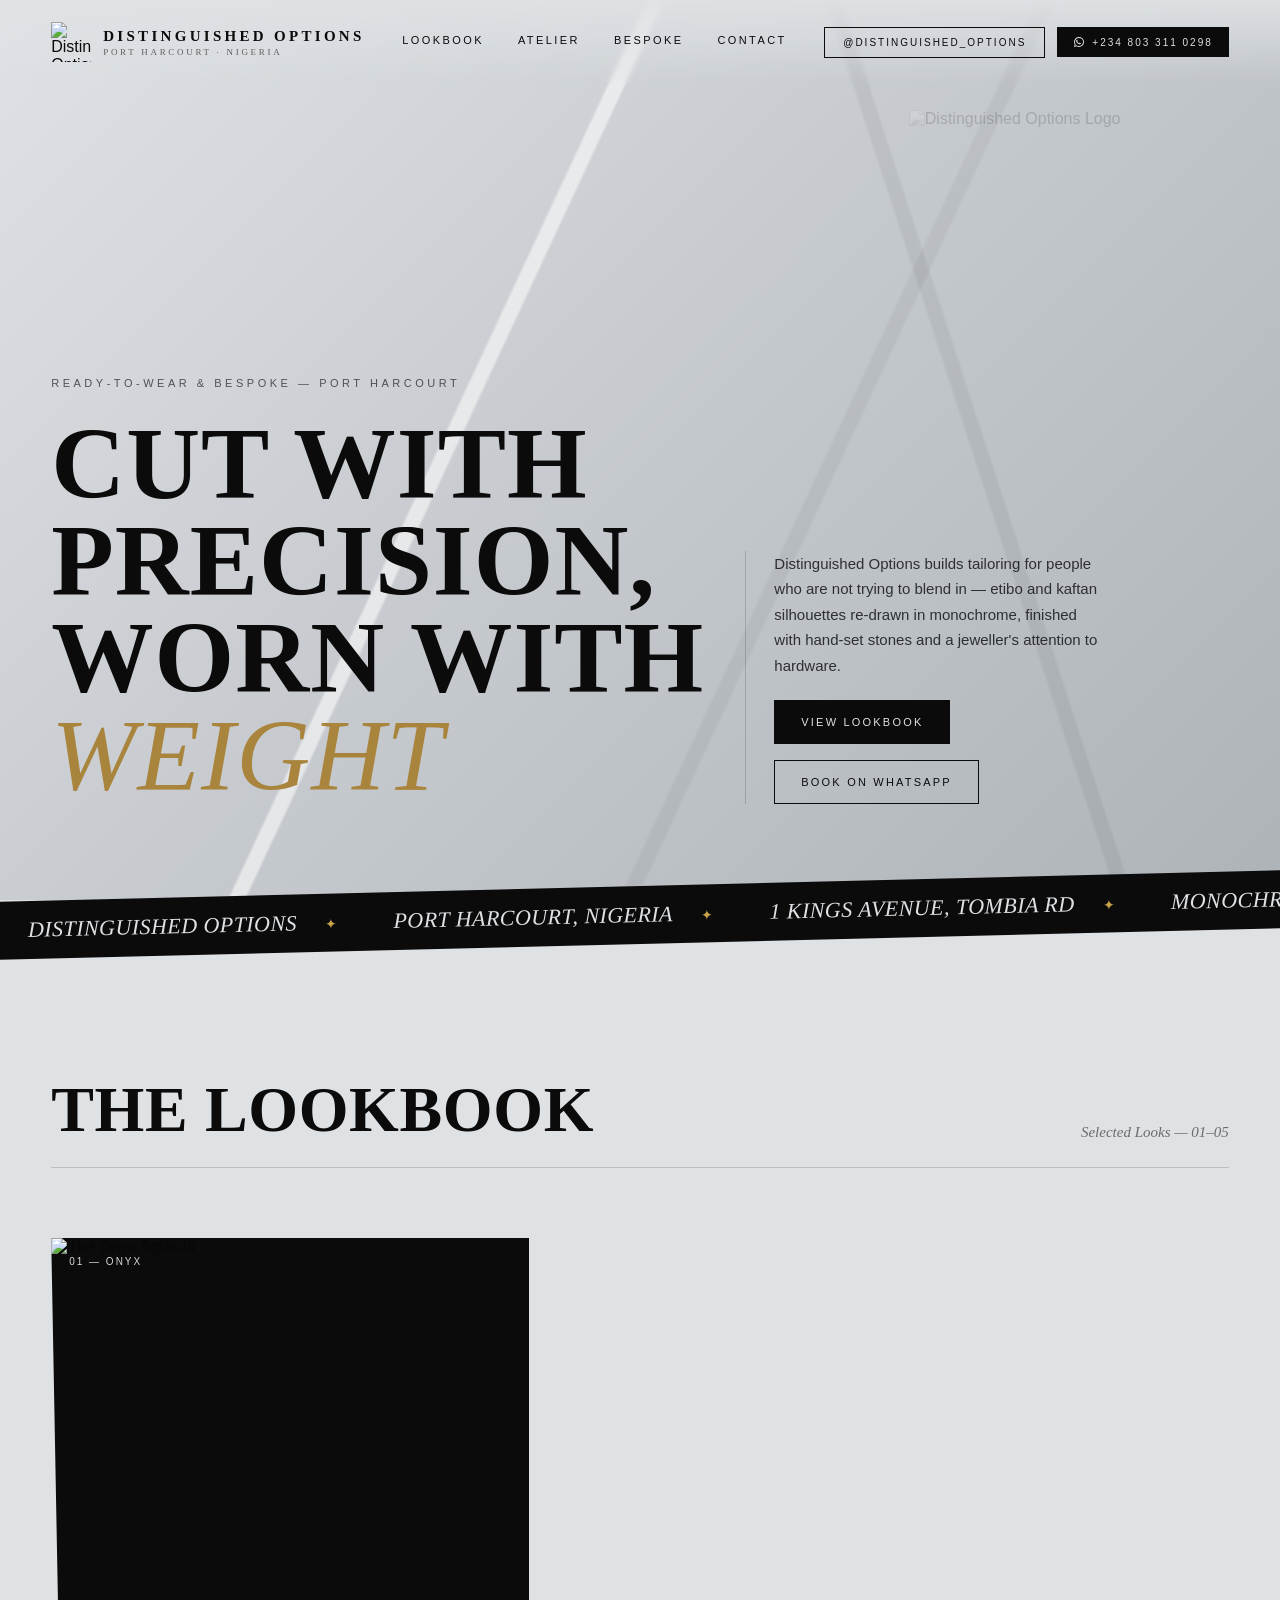
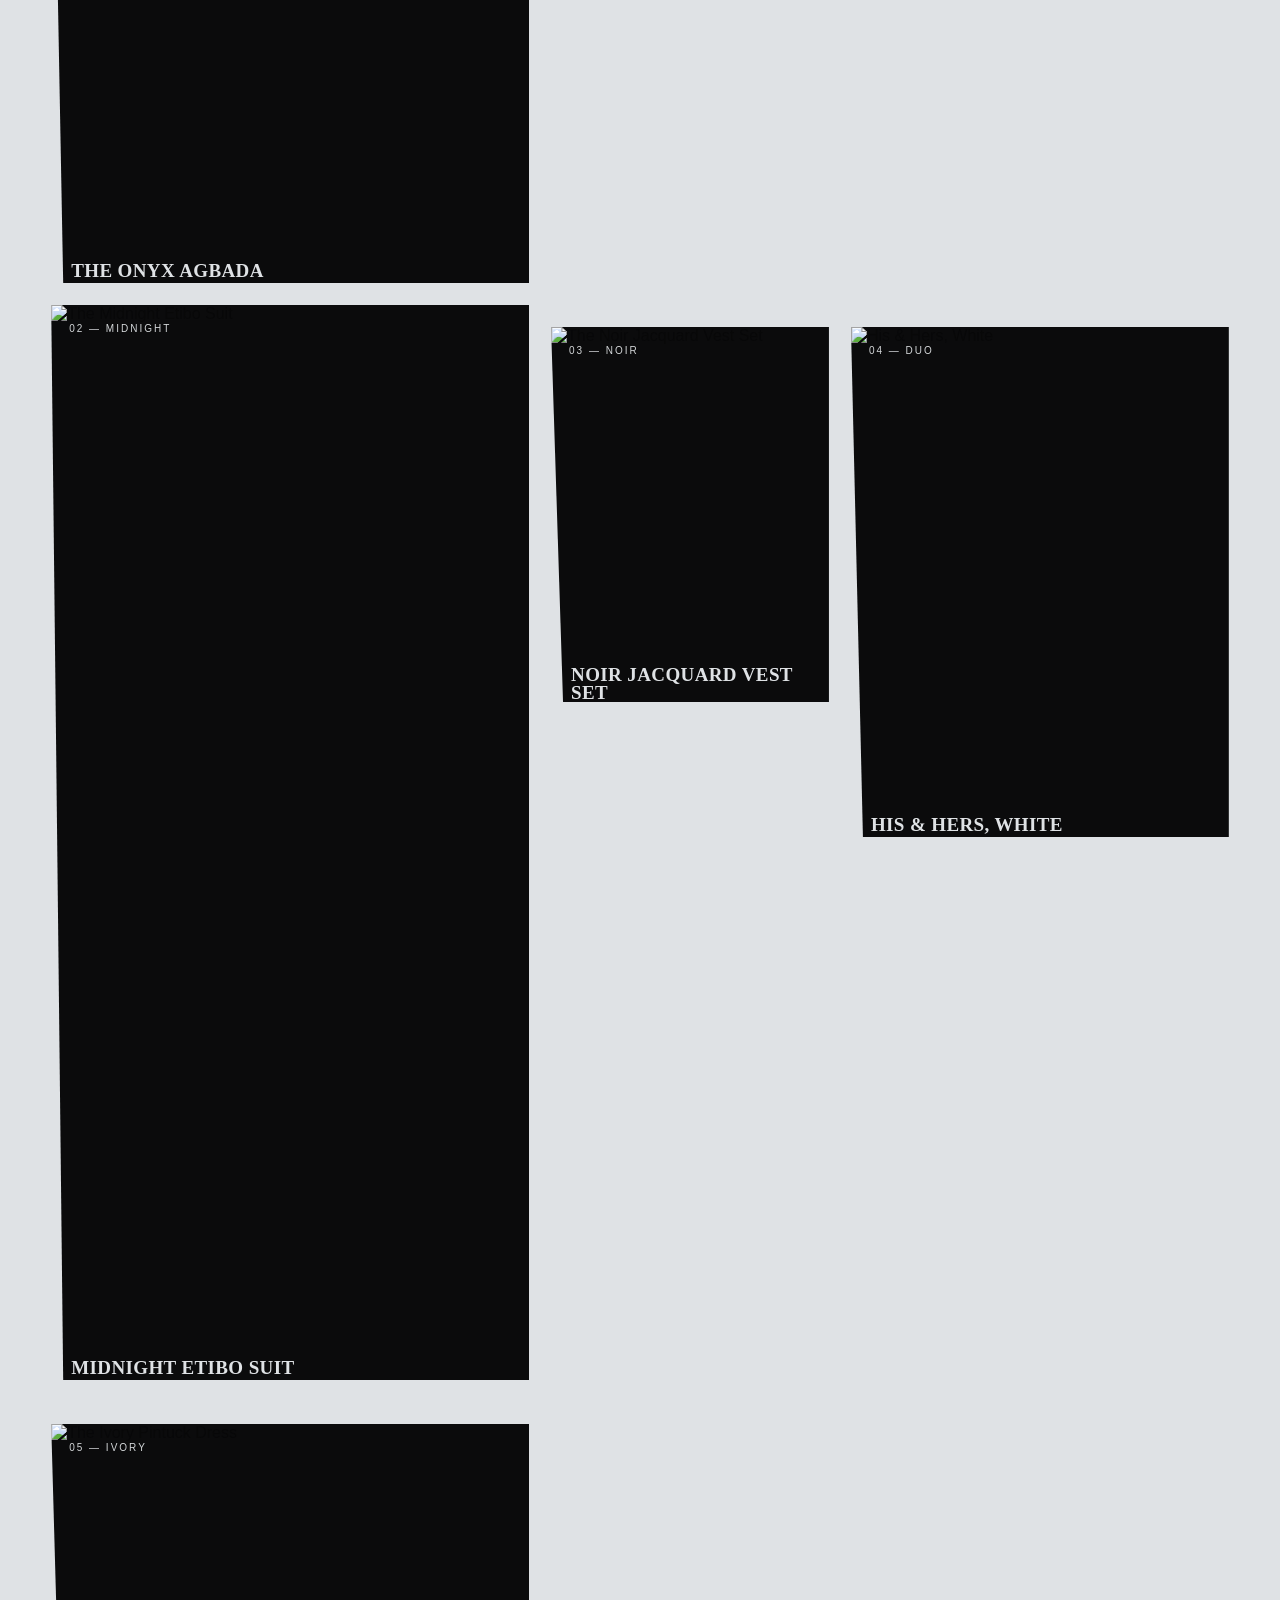
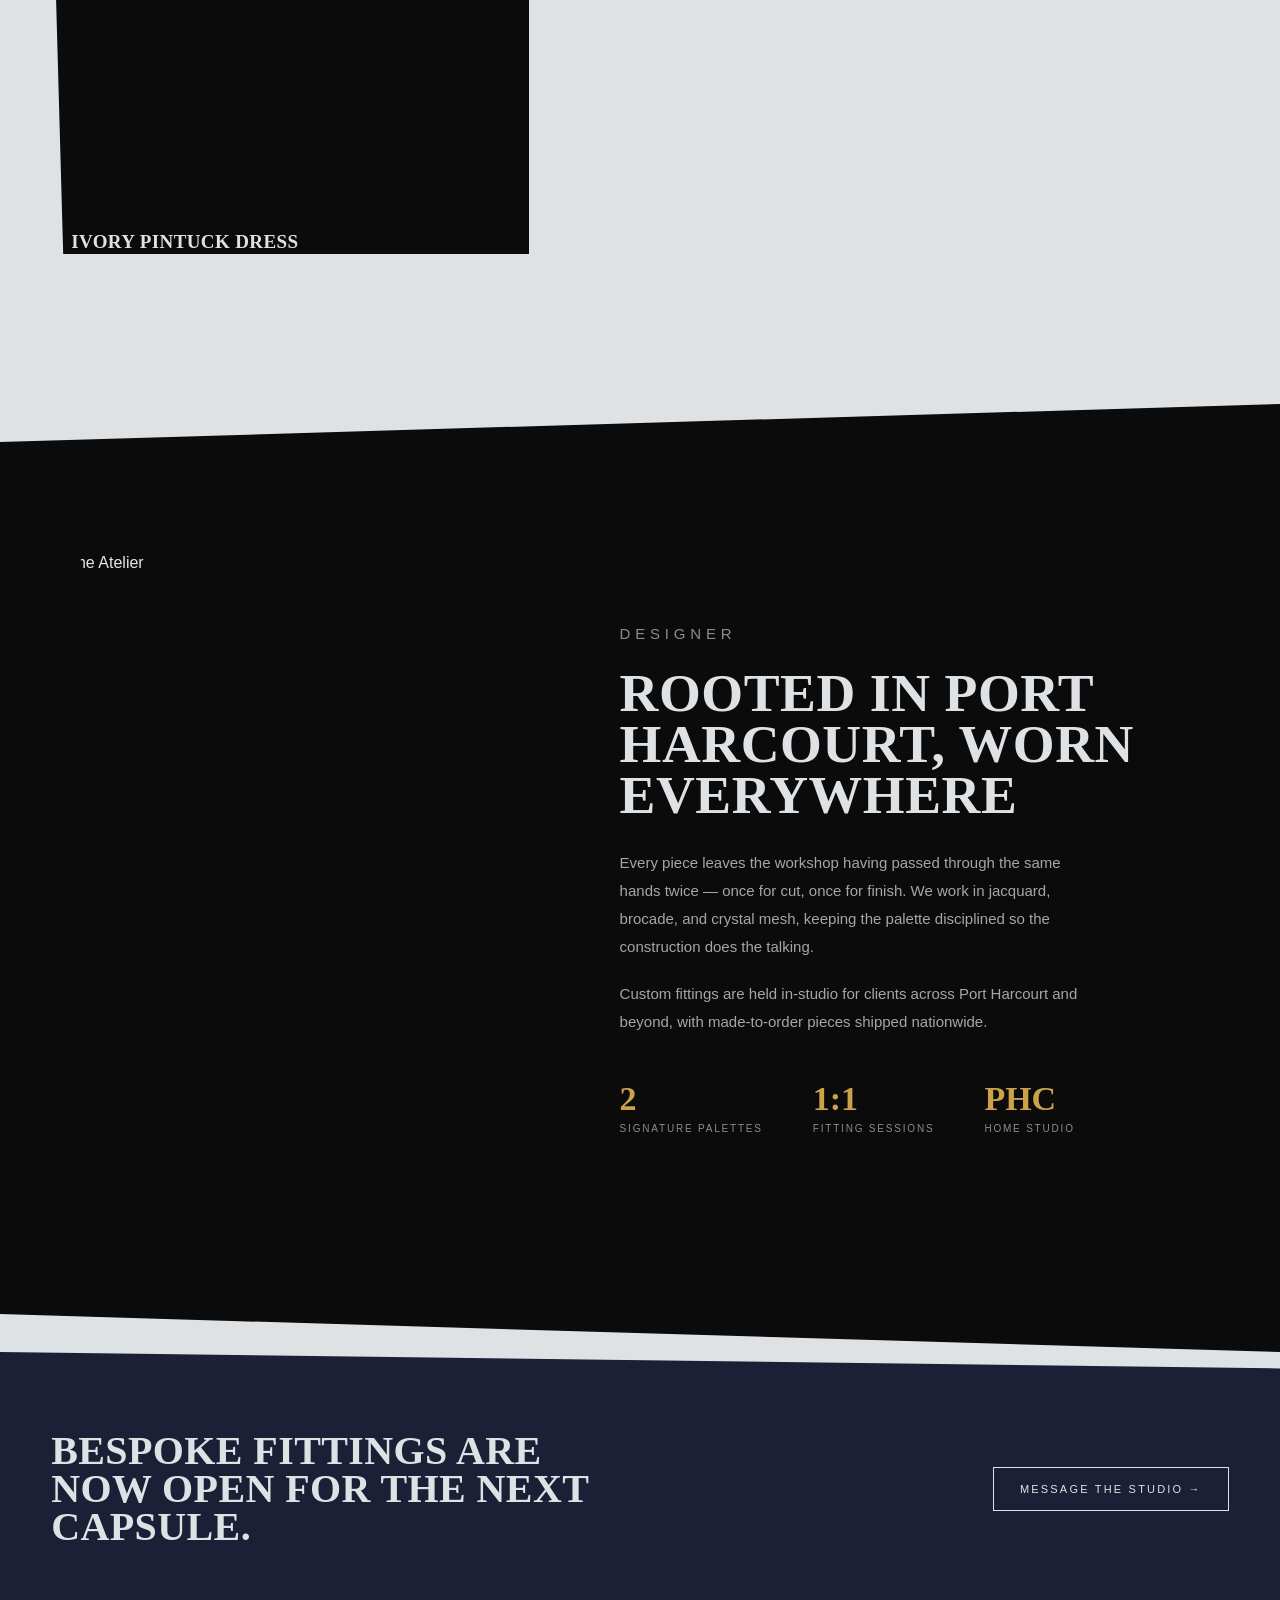
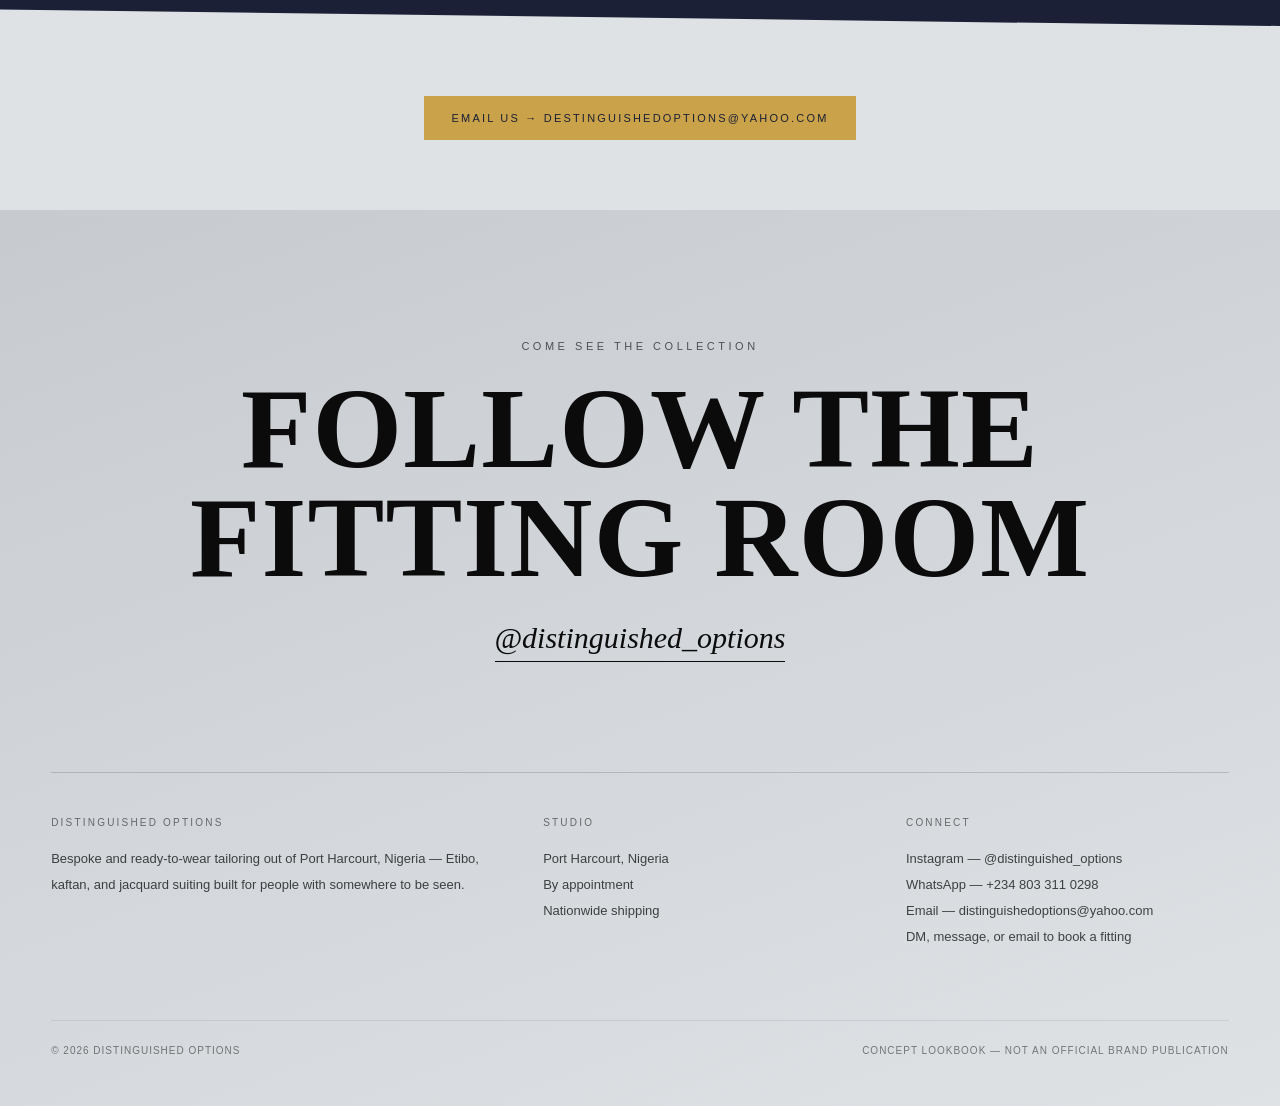
==== distinguished-options.html @ cf9bb96a "Add files via upload" ====
<!DOCTYPE html>
<html lang="en">
<head>
<meta charset="UTF-8">
<meta name="viewport" content="width=device-width, initial-scale=1.0">
<title>Distinguished Options — Port Harcourt</title>
</head>
<body>
<link rel="stylesheet" href="Distinguished.Op.css">
<div class="facet-bg"></div>

<header>
  <div class="brandmark">
    <div class="crest">
      <img src="DD.Media/distinguished_options_logo.png" alt="Distinguished Options Logo">
    </div>
    <div class="word">Distinguished Options<small>Port Harcourt · Nigeria</small></div>
  </div>
  <nav class="links">
    <a href="#lookbook">Lookbook</a>
    <a href="#atelier">Atelier</a>
    <a href="#capsule">Bespoke</a>
    <a href="#contact">Contact</a>
  </nav>
  <div class="header-actions">
    <a class="ig-pill" href="https://instagram.com/distinguished_options" target="_blank" rel="noopener">@distinguished_options</a>
    <a class="wa-pill" href="https://wa.me/2348033110298" target="_blank" rel="noopener">
      <svg viewBox="0 0 24 24" fill="currentColor"><path d="M12.04 2C6.58 2 2.13 6.45 2.13 11.91c0 1.75.46 3.45 1.32 4.95L2.05 22l5.28-1.38a9.9 9.9 0 0 0 4.71 1.2h.01c5.46 0 9.9-4.45 9.9-9.91 0-2.65-1.03-5.14-2.9-7.01A9.82 9.82 0 0 0 12.04 2m0 1.8a8.1 8.1 0 0 1 5.76 2.39 8.1 8.1 0 0 1 2.38 5.72c0 4.48-3.65 8.12-8.15 8.12a8.1 8.1 0 0 1-4.14-1.13l-.3-.17-3.13.82.84-3.05-.19-.31a8.06 8.06 0 0 1-1.25-4.32c0-4.48 3.65-8.07 8.18-8.07m-4.5 4.19c-.15 0-.4.06-.61.29-.21.24-.8.78-.8 1.9s.82 2.21.93 2.36c.11.15 1.61 2.52 3.98 3.44 1.97.75 2.37.6 2.8.57.43-.04 1.39-.57 1.58-1.12.2-.55.2-1.02.14-1.12-.06-.1-.21-.16-.44-.28-.23-.12-1.39-.68-1.6-.76-.22-.08-.37-.12-.53.12-.16.24-.6.76-.74.92-.14.15-.27.17-.5.06-.23-.12-.98-.36-1.87-1.15-.69-.62-1.16-1.38-1.29-1.62-.14-.24-.01-.36.1-.48.11-.11.24-.28.36-.42.12-.14.16-.24.24-.4.08-.16.04-.3-.02-.42-.06-.12-.53-1.3-.74-1.78-.19-.46-.39-.4-.53-.41-.14-.01-.29-.01-.44-.01z"/></svg>
      <span class="wa-label">+234 803 311 0298</span>
    </a>
  </div>
</header>

<section class="hero">
  <div class="hero-mark">
    <img src="DD.Media/distinguished_options_logo.png" alt="Distinguished Options Logo">
  </div>
  <div class="hero-inner">
    <div>
      <p class="eyebrow">Ready&#8209;to&#8209;Wear &amp; Bespoke — Port Harcourt</p>
      <h1>CUT WITH<br>PRECISION,<br>WORN WITH <em>WEIGHT</em></h1>
    </div>
    <div class="hero-copy">
      <p>Distinguished Options builds tailoring for people who are not trying to blend in — etibo and kaftan silhouettes re-drawn in monochrome, finished with hand-set stones and a jeweller's attention to hardware.</p>
      <div class="cta-row">
        <a class="btn solid" href="#lookbook">View Lookbook</a>
        <a class="btn ghost" href="https://wa.me/2348033110298" target="_blank" rel="noopener">Book on WhatsApp</a>
      </div>
    </div>
  </div>
</section>

<div class="marquee-wrap">
  <div class="marquee">
    <span>DISTINGUISHED OPTIONS</span><span>PORT HARCOURT, NIGERIA</span><span>1 KINGS AVENUE, TOMBIA RD</span><span>MONOCHROME TAILORING</span>
    <span>DISTINGUISHED OPTIONS</span><span>PORT HARCOURT, NIGERIA</span><span>1 KINGS AVENUE, TOMBIA RD</span><span>MONOCHROME TAILORING</span>
  </div>
</div>

<section id="lookbook">
  <div class="section-head">
    <h2>The Lookbook</h2>
    <span class="num">Selected Looks — 01–05</span>
  </div>

  <div class="grid">
    <div class="look l1">
      <span class="tag">01 — Onyx</span>
      <img src="DD.Media/IMG_1371.JPG" alt="The Onyx Agbada">
      <div class="cap">
        <h3>The Onyx Agbada</h3>
        <p>Full-length beaded robe over a crystal-embellished kaftan — flatform sandals ground the drama.</p>
      </div>
    </div>

    <div class="look l2">
      <span class="tag">02 — Midnight</span>
      <img src="DD.Media/IMG_1400.JPG" alt="The Midnight Etibo Suit">
      <div class="cap">
        <h3>Midnight Etibo Suit</h3>
        <p>Camo etibo bodice, pleated front, and a gold-crowned brooch under a stiff wool boater.</p>
      </div>
    </div>

    <div class="look l3">
      <span class="tag">03 — Noir</span>
      <img src="DD.Media/IMG_1414.JPG" alt="The Noir Jacquard Vest Set">
      <div class="cap">
        <h3>Noir Jacquard Vest Set</h3>
        <p>Cropped brocade vest and slim trouser, finished with stacked bracelets and square sandals.</p>
      </div>
    </div>

    <div class="look l4">
      <span class="tag">04 — Duo</span>
      <img src="DD.Media/IMG_1416.JPG" alt="His &amp; Hers, White">
      <div class="cap">
        <h3>His &amp; Hers, White</h3>
        <p>Matching ivory tailoring — a fila cap and dragon-brocade trouser opposite a slit shift dress.</p>
      </div>
    </div>

    <div class="look l5">
      <span class="tag">05 — Ivory</span>
      <img src="DD.Media/IMG_1421.JPG" alt="The Ivory Pintuck Dress">
      <div class="cap">
        <h3>Ivory Pintuck Dress</h3>
        <p>Chevron-stitched bodice, shield sunglasses, and a rosary of jet beads for contrast.</p>
      </div>
    </div>
  </div>
</section>

<section id="atelier" class="atelier">
  <div class="grid2">
    <div class="atelier-img">
      <img src="DD.Media/Photo-53.jpg" alt="The Atelier">
    </div>
    <div>
      <p class="eyebrow">Designer</p>
      <h2>Rooted in Port Harcourt, worn everywhere</h2>
      <p>Every piece leaves the workshop having passed through the same hands twice — once for cut, once for finish. We work in jacquard, brocade, and crystal mesh, keeping the palette disciplined so the construction does the talking.</p>
      <p>Custom fittings are held in-studio for clients across Port Harcourt and beyond, with made-to-order pieces shipped nationwide.</p>
      <div class="stat-row">
        <div class="stat"><b>2</b><span>Signature Palettes</span></div>
        <div class="stat"><b>1:1</b><span>Fitting Sessions</span></div>
        <div class="stat"><b>PHC</b><span>Home Studio</span></div>
      </div>
    </div>
  </div>
</section>

<div id="capsule" class="capsule">
  <h3>Bespoke fittings are now open for the next capsule.</h3>
  <a class="btn" href="https://wa.me/2348033110298" target="_blank" rel="noopener">Message the Studio →</a>
</div>

<div id="dd-cta" class="dd-cta">
  <a class="btn" href="mailto:destinguishedoptions@yahoo.com">Email Us → destinguishedoptions@yahoo.com</a>
</div>

<footer id="contact">
  <div class="foot-cta">
    <span class="eyebrow">Come see the collection</span>
    <h2>FOLLOW THE<br>FITTING ROOM</h2>
    <a class="handle" href="https://instagram.com/distinguished_options" target="_blank" rel="noopener">@distinguished_options</a>
  </div>

  <div class="foot-grid">
    <div>
      <h4>Distinguished Options</h4>
      <p>Bespoke and ready-to-wear tailoring out of Port Harcourt, Nigeria — Etibo, kaftan, and jacquard suiting built for people with somewhere to be seen.</p>
    </div>
    <div>
      <h4>Studio</h4>
      <ul>
        <li>Port Harcourt, Nigeria</li>
        <li>By appointment</li>
        <li>Nationwide shipping</li>
      </ul>
    </div>
    <div>
      <h4>Connect</h4>
      <ul>
        <li><a href="https://instagram.com/distinguished_options" target="_blank" rel="noopener">Instagram — @distinguished_options</a></li>
        <li><a href="https://wa.me/2348033110298" target="_blank" rel="noopener">WhatsApp — +234 803 311 0298</a></li><li><a href="mailto:distinguishedoptions@yahoo.com">Email — distinguishedoptions@yahoo.com</a></li>
        <li>DM, message, or email to book a fitting</li>
      </ul>
    </div>
  </div>

  <div class="foot-bottom">
    <span>© 2026 Distinguished Options</span>
    <span>Concept Lookbook — Not an official brand publication</span>
  </div>
</footer>

</body>
</html>
---- Distinguished.Op.css ----
:root{
    --silver-1:#dfe2e5;
    --silver-2:#c7cbcf;
    --silver-3:#aeb3b8;
    --ink:#0b0b0c;
    --ink-soft:#1c1d1f;
    --gold:#a9843c;
    --gold-bright:#c9a24a;
    --navy:#1b2036;
    --line: rgba(11,11,12,0.16);
  }

  *{margin:0;padding:0;box-sizing:border-box;}

  html{scroll-behavior:smooth;}

  body{
    background:var(--silver-1);
    color:var(--ink);
    font-family:'Jost', sans-serif;
    font-weight:300;
    overflow-x:hidden;
  }

  ::selection{ background:var(--ink); color:var(--silver-1); }

  h1,h2,h3, .display{
    font-family:'Bodoni Moda', serif;
    font-weight:700;
    letter-spacing:0.01em;
    line-height:0.95;
  }

  .eyebrow{
    font-family:'Jost', sans-serif;
    font-size:11px;
    letter-spacing:0.32em;
    text-transform:uppercase;
    font-weight:500;
    color:var(--ink);
    opacity:0.65;
  }

  a{ color:inherit; text-decoration:none; }

  img{ display:block; width:100%; height:100%; object-fit:cover; }

  /* ---------- sharp faceted background ---------- */
  .facet-bg{
    position:fixed;
    inset:0;
    z-index:-1;
    background:
      linear-gradient(135deg, var(--silver-1) 0%, var(--silver-2) 46%, var(--silver-3) 100%);
  }
  .facet-bg::before{
    content:"";
    position:absolute; inset:0;
    background:
      linear-gradient(115deg, transparent 0 38%, rgba(255,255,255,0.55) 38.2% 39%, transparent 39.2% 61%, rgba(11,11,12,0.05) 61.2% 62%, transparent 62.2%),
      linear-gradient(72deg, transparent 0 71%, rgba(11,11,12,0.06) 71.2% 72%, transparent 72.2%);
  }

  /* ---------- nav ---------- */
  header{
    position:fixed; top:0; left:0; right:0; z-index:50;
    display:flex; align-items:center; justify-content:space-between;
    padding:22px clamp(20px,4vw,56px);
    background:linear-gradient(to bottom, rgba(223,226,229,0.92), rgba(223,226,229,0));
    backdrop-filter:blur(2px);
  }
  .brandmark{ display:flex; align-items:center; gap:12px; }
  .brandmark .crest{ width:40px; height:40px; flex-shrink:0; }
  .brandmark .crest img{ width:100%; height:100%; object-fit:contain; }
  .brandmark .word{ font-family:'Bodoni Moda', serif; font-weight:700; font-size:15px; letter-spacing:0.22em; text-transform:uppercase; }
  .brandmark .word small{ display:block; font-family:'Jost'; font-weight:400; font-size:9px; letter-spacing:0.3em; opacity:0.6; margin-top:2px; }

  nav.links{ display:flex; align-items:center; gap:34px; }
  nav.links a{ font-size:11px; letter-spacing:0.22em; text-transform:uppercase; position:relative; padding-bottom:4px; }
  nav.links a::after{ content:""; position:absolute; left:0; bottom:0; width:0; height:1px; background:var(--ink); transition:width .35s cubic-bezier(.7,0,.2,1); }
  nav.links a:hover::after{ width:100%; }
  .ig-pill{
    border:1px solid var(--ink); padding:9px 18px; font-size:10px; letter-spacing:0.2em; text-transform:uppercase;
    transition: all .3s ease;
  }
  .ig-pill:hover{ background:var(--ink); color:var(--silver-1); }

  .header-actions{ display:flex; align-items:center; gap:12px; }
  .wa-pill{
    display:inline-flex; align-items:center; gap:7px;
    padding:9px 16px; font-size:10px; letter-spacing:0.2em; text-transform:uppercase;
    background:var(--ink); color:var(--silver-1);
    transition: all .3s ease;
  }
  .wa-pill:hover{ background:var(--gold); }
  .wa-pill svg{ width:12px; height:12px; flex-shrink:0; }

  @media (max-width:520px){ .wa-pill span.wa-label{ display:none; } .wa-pill{ padding:9px 12px; } }

  @media (max-width:820px){ nav.links{ display:none; } }

  /* ---------- hero ---------- */
  .hero{
    min-height:100svh;
    display:flex; flex-direction:column; justify-content:flex-end;
    position:relative;
    padding:0 clamp(20px,4vw,56px) 0;
    clip-path: polygon(0 0, 100% 0, 100% 92%, 0 100%);
  }
  .hero-inner{
    display:grid; grid-template-columns: 1.15fr 0.85fr; gap:40px;
    align-items:end;
    padding-bottom:96px; padding-top:180px;
  }
  .hero .eyebrow{ margin-bottom:26px; }
  .hero h1{
    font-size:clamp(48px, 8vw, 118px);
    text-transform:uppercase;
  }
  .hero h1 em{ font-style:italic; font-weight:500; color:var(--gold); }
  .hero-copy{
    align-self:end;
    border-left:1px solid var(--line);
    padding-left:28px;
    max-width:360px;
  }
  .hero-copy p{ font-size:15px; line-height:1.7; opacity:0.8; margin-bottom:22px; }
  .cta-row{ display:flex; gap:16px; flex-wrap:wrap; }
  .btn{
    display:inline-flex; align-items:center; gap:10px;
    padding:15px 26px; font-size:11px; letter-spacing:0.2em; text-transform:uppercase;
    border:1px solid var(--ink);
    transition: all .35s cubic-bezier(.7,0,.2,1);
  }
  .btn.solid{ background:var(--ink); color:var(--silver-1); }
  .btn.solid:hover{ background:transparent; color:var(--ink); }
  .btn.ghost:hover{ background:var(--ink); color:var(--silver-1); }

  .hero-mark{
    position:absolute; right:clamp(10px,3vw,40px); top:110px;
    width:clamp(220px,26vw,420px);
    opacity:0.16; filter:grayscale(1) contrast(1.1);
    user-select:none; pointer-events:none;
    z-index:-1;
  }
  .hero-mark img{ width:100%; height:auto; display:block; }

  /* ---------- marquee ---------- */
  .marquee-wrap{
    background:var(--ink); color:var(--silver-1);
    overflow:hidden;
    padding:16px 0;
    transform:skewY(-1.4deg);
    margin:-14px 0;
  }
  .marquee{
    display:flex; white-space:nowrap;
    animation: scroll 26s linear infinite;
  }
  .marquee span{
    font-family:'Bodoni Moda',serif; font-style:italic; font-weight:500;
    font-size:22px; padding:0 28px; letter-spacing:0.02em;
  }
  .marquee span::after{ content:"✦"; padding-left:28px; font-style:normal; color:var(--gold-bright); font-size:14px; vertical-align:middle; }
  @keyframes scroll{ from{ transform:translateX(0);} to{ transform:translateX(-50%);} }

  /* ---------- section shells ---------- */
  section{ position:relative; padding:150px clamp(20px,4vw,56px); }
  .section-head{
    display:flex; justify-content:space-between; align-items:flex-end; gap:24px;
    margin-bottom:70px; flex-wrap:wrap;
    border-bottom:1px solid var(--line); padding-bottom:26px;
  }
  .section-head h2{ font-size:clamp(34px,5vw,64px); text-transform:uppercase; }
  .section-head .num{ font-family:'Bodoni Moda',serif; font-style:italic; font-size:15px; opacity:0.55; }

  /* ---------- lookbook ---------- */
  .grid{
    display:grid;
    grid-template-columns:repeat(12,1fr);
    gap:22px;
  }
  .look{
    position:relative;
    overflow:hidden;
    background:var(--ink);
    cursor:pointer;
    clip-path: polygon(0 0, 100% 0, 100% 100%, 12px 100%);
  }
  .look img{ transition: transform 1s cubic-bezier(.16,1,.3,1); filter:saturate(0.92) contrast(1.03); }
  .look:hover img{ transform:scale(1.055); }
  .look .tag{
    position:absolute; top:18px; left:18px;
    font-size:10px; letter-spacing:0.2em; text-transform:uppercase;
    color:var(--silver-1); mix-blend-mode:difference;
  }
  .look .cap{
    position:absolute; left:0; right:0; bottom:0;
    padding:22px 20px 20px;
    background:linear-gradient(to top, rgba(11,11,12,0.86), transparent);
    color:var(--silver-1);
    transform:translateY(58%);
    transition:transform .45s cubic-bezier(.7,0,.2,1);
  }
  .look:hover .cap{ transform:translateY(0); }
  .look .cap h3{ font-size:19px; text-transform:uppercase; letter-spacing:0.02em; margin-bottom:6px; }
  .look .cap p{ font-size:12px; opacity:0.75; line-height:1.5; max-width:280px; }

  .look.l1{ grid-column:1/6; aspect-ratio:4/5.4; }
  .look.l2{ grid-column:1/6; aspect-ratio:4/9; }
  .look.l3{ grid-column:6/9; aspect-ratio:4/5.4; margin-top:22px; }
  .look.l4{ grid-column:9/13; aspect-ratio:4/5.4; margin-top:22px; }
  .look.l5{ grid-column:1/6; aspect-ratio:4/3.6; margin-top:22px; }

  @media (max-width:900px){
    .look.l1,.look.l2,.look.l3,.look.l4,.look.l5{ grid-column:1/13; margin-top:0; }
    .grid{ gap:16px; }
    .look{ margin-top:0 !important; }
  }

  /* ---------- atelier / about ---------- */
  .atelier{
    background:var(--ink); color:var(--silver-1);
    clip-path:polygon(0 4%, 100% 0, 100% 100%, 0 96%);
  }
  .atelier .grid2{ display:grid; grid-template-columns:0.9fr 1.1fr; gap:70px; align-items:center; }
  .atelier .eyebrow{ color:var(--silver-1); opacity:0.6; }
  .atelier h2{ font-size:clamp(30px,4.2vw,54px); margin:18px 0 28px; text-transform:uppercase; }
  .atelier p{ font-size:15px; line-height:1.85; opacity:0.72; margin-bottom:20px; max-width:480px; }
  .stat-row{ display:flex; gap:50px; margin-top:44px; flex-wrap:wrap; }
  .stat b{ display:block; font-family:'Bodoni Moda',serif; font-size:34px; color:var(--gold-bright); }
  .stat span{ font-size:10px; letter-spacing:0.18em; text-transform:uppercase; opacity:0.6; }
  .atelier-img{ position:relative; aspect-ratio:4/5.2; clip-path:polygon(6% 0,100% 0,100% 100%,0 100%); }
  .atelier-img img{ filter:saturate(0.9) contrast(1.05); }

  @media (max-width:860px){ .atelier .grid2{ grid-template-columns:1fr; } .atelier-img{ order:-1; } }

  /* ---------- capsule strip (navy) ---------- */
  .capsule{
    background:var(--navy); color:var(--silver-1);
    padding:80px clamp(20px,4vw,56px);
    display:flex; align-items:center; justify-content:space-between; gap:30px; flex-wrap:wrap;
    clip-path:polygon(0 0, 100% 6%, 100% 100%, 0 94%);
  }
  .capsule h3{ font-size:clamp(24px,3.4vw,40px); text-transform:uppercase; max-width:560px; }
  .capsule .btn{ border-color:var(--silver-1); color:var(--silver-1); flex-shrink:0; }
  .capsule .btn:hover{ background:var(--silver-1); color:var(--navy); }

  /* ---------- dd- cta(gold) ---------- */
  .dd-cta .btn{
    background:var(--gold-bright); color:var(--navy);
    border-color:var(--gold-bright);
  }
  .dd-cta .btn:hover{
    background:transparent; color:var(--gold-bright);
  }

  /* ---------- footer / instagram cta ---------- */
  footer{
    background:linear-gradient(160deg, var(--silver-2), var(--silver-1));
    padding:130px clamp(20px,4vw,56px) 50px;
  }
  .dd-cta{text-align:center; gap:30px; flex-wrap:wrap; margin-bottom:70px; margin-top: 70px;} 
  .foot-cta{ text-align:center; margin-bottom:110px; }
  .foot-cta .eyebrow{ display:block; margin-bottom:22px; }
  .foot-cta h2{ font-size:clamp(46px,9vw,132px); text-transform:uppercase; }
  .foot-cta a.handle{
    display:inline-block; margin-top:28px; font-family:'Bodoni Moda',serif; font-style:italic;
    font-size:clamp(20px,2.6vw,30px); border-bottom:1px solid var(--ink); padding-bottom:6px;
  }
  .foot-grid{
    display:grid; grid-template-columns:1.4fr 1fr 1fr; gap:40px;
    padding-top:44px; border-top:1px solid var(--line);
  }
  .foot-grid h4{ font-size:10px; letter-spacing:0.22em; text-transform:uppercase; opacity:0.55; margin-bottom:18px; font-weight:500;}
  .foot-grid p, .foot-grid li{ font-size:13px; line-height:2; opacity:0.75; list-style:none; }
  .foot-grid ul{ padding:0; }
  .foot-bottom{
    display:flex; justify-content:space-between; margin-top:70px; padding-top:24px;
    border-top:1px solid var(--line); font-size:10px; letter-spacing:0.1em; text-transform:uppercase; opacity:0.5;
    flex-wrap:wrap; gap:10px;
  }

  @media (max-width:700px){ .foot-grid{ grid-template-columns:1fr; } }

  @media (max-width:820px){
    .hero-inner{ grid-template-columns:1fr; padding-top:150px; }
    .hero-copy{ border-left:none; padding-left:0; border-top:1px solid var(--line); padding-top:22px; max-width:none; }
  }
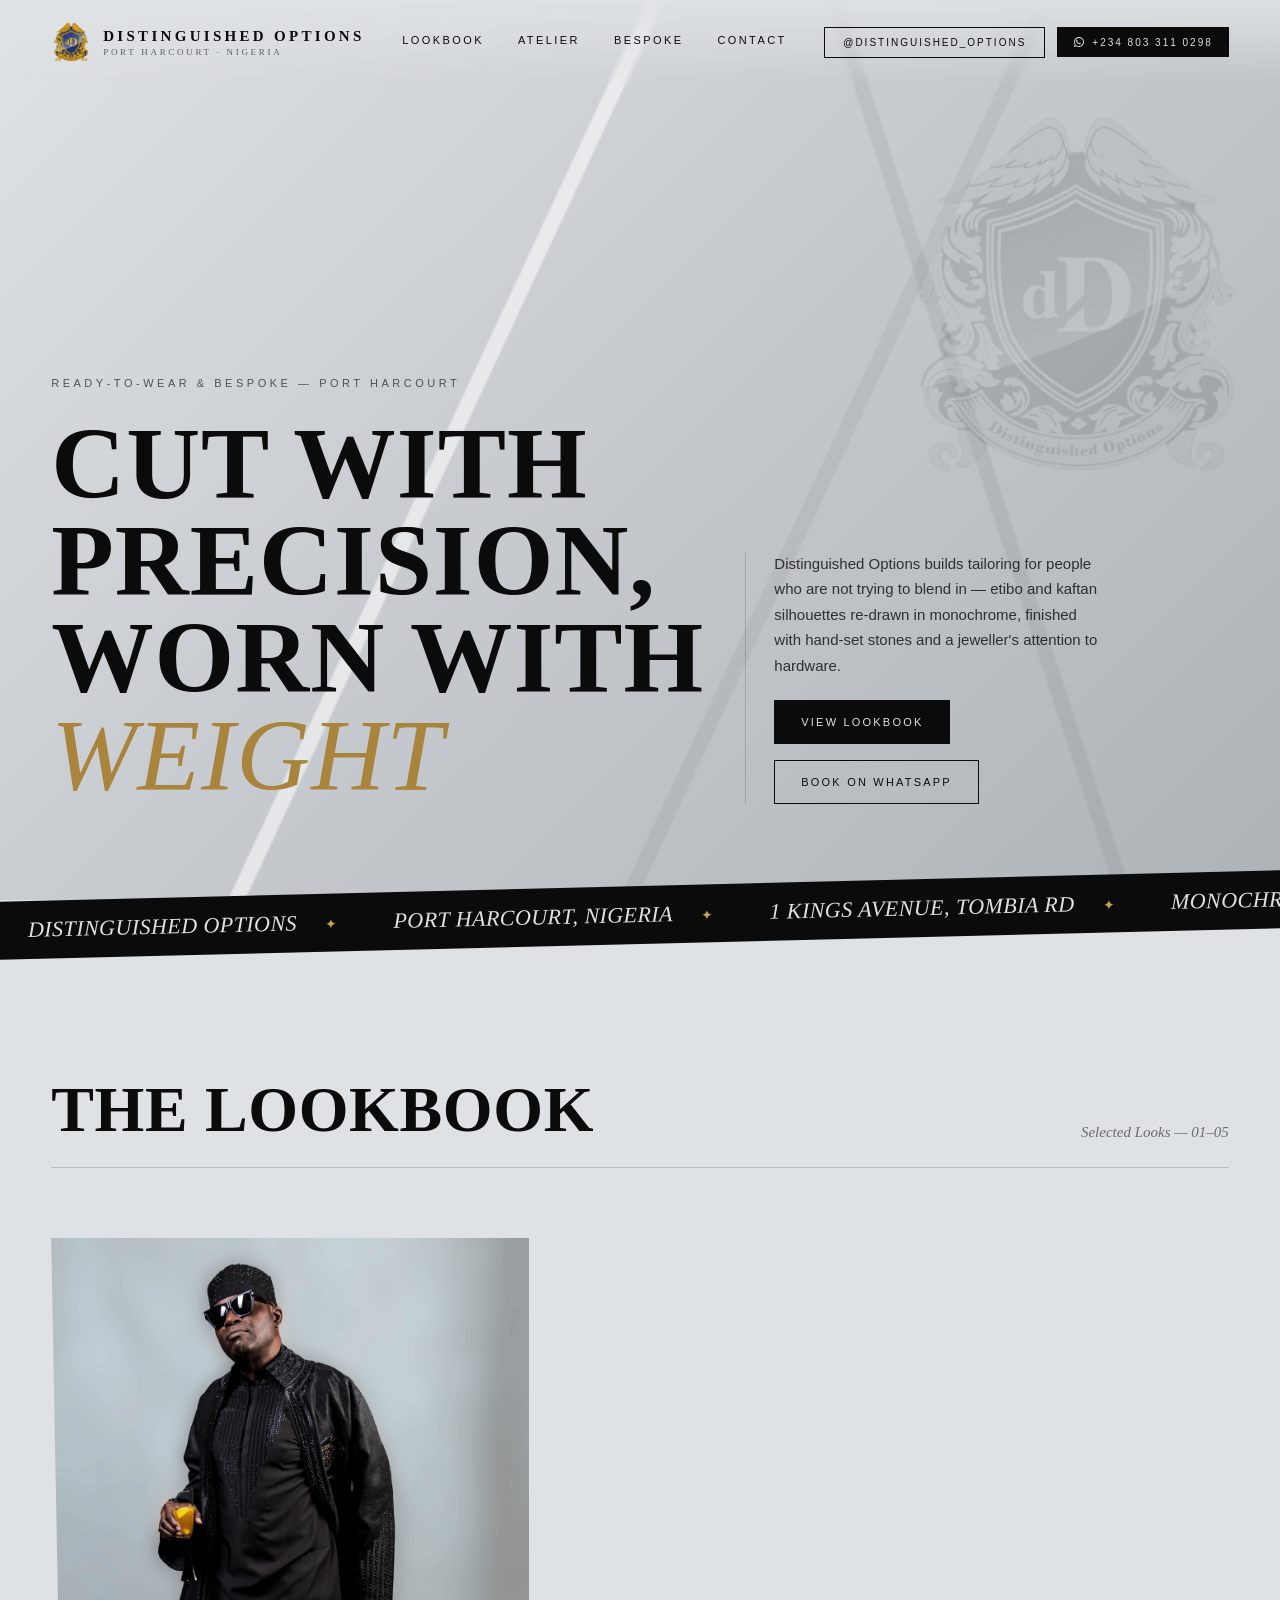
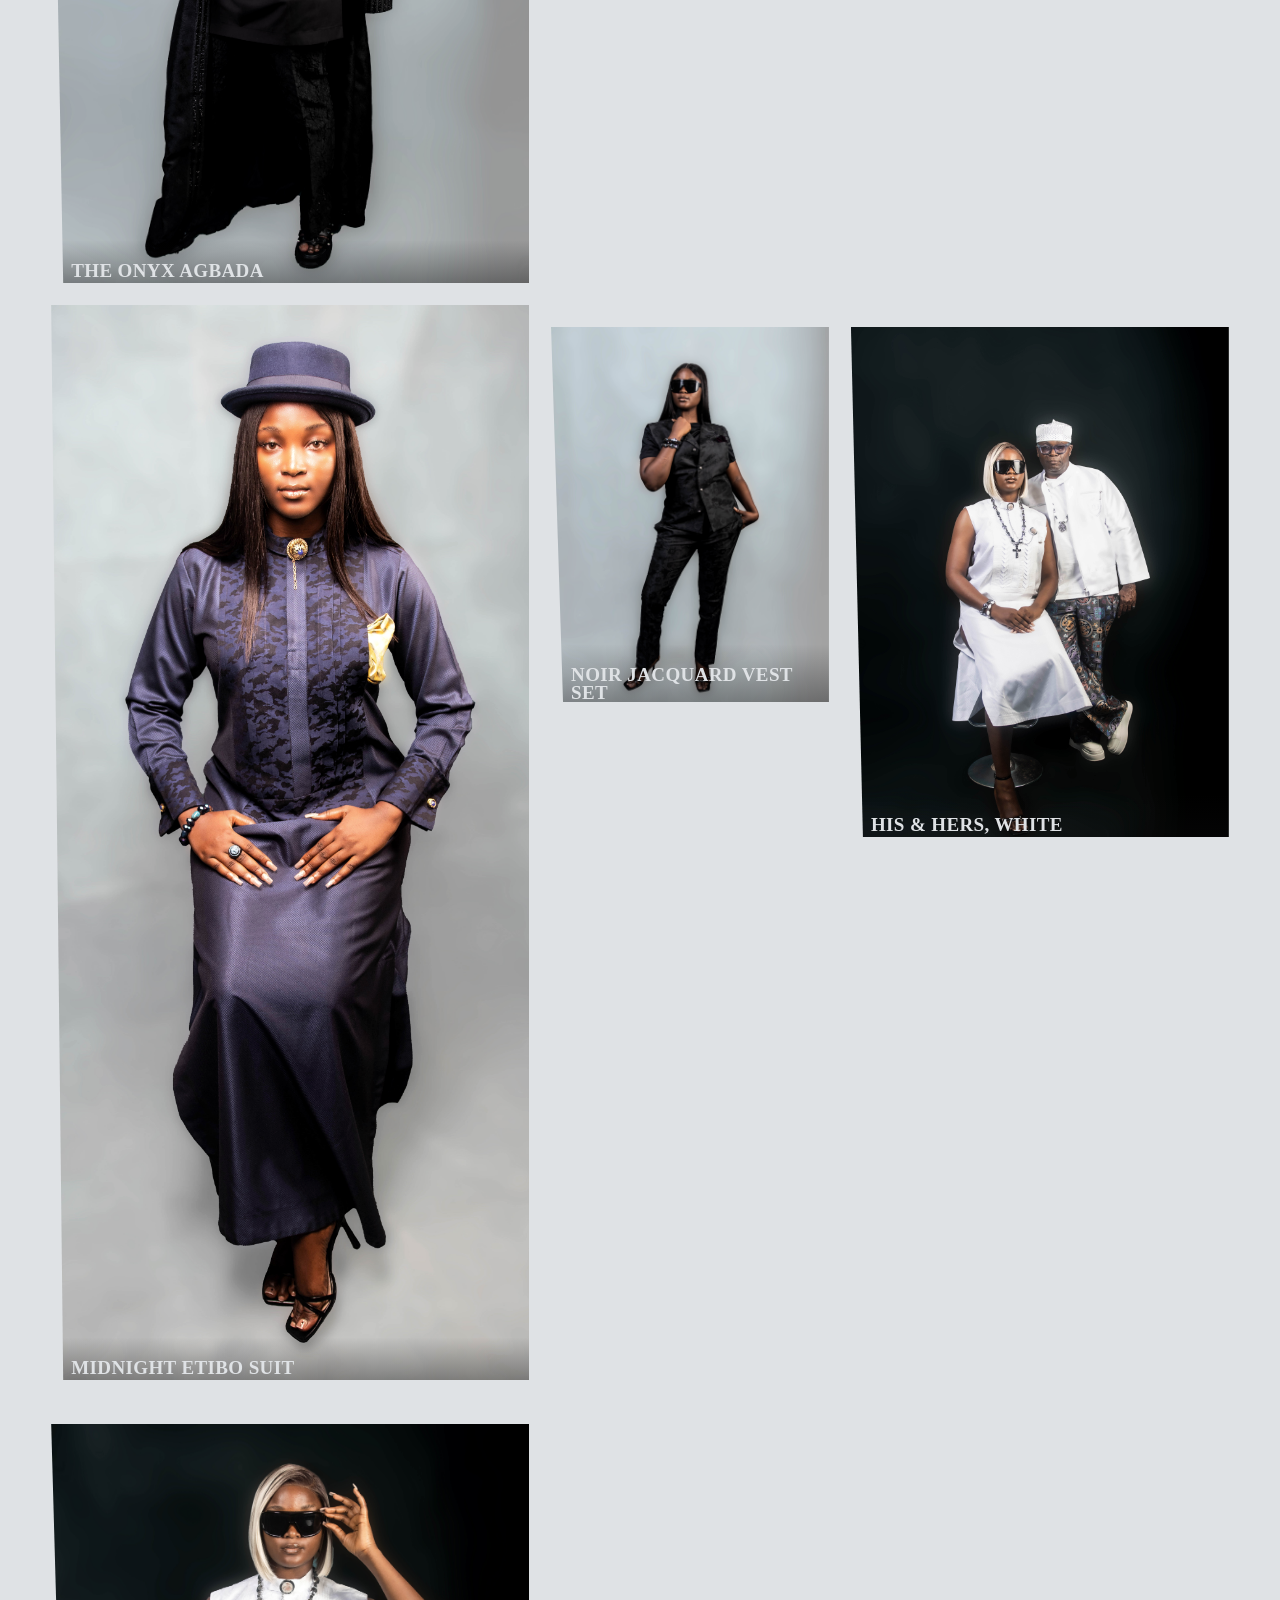
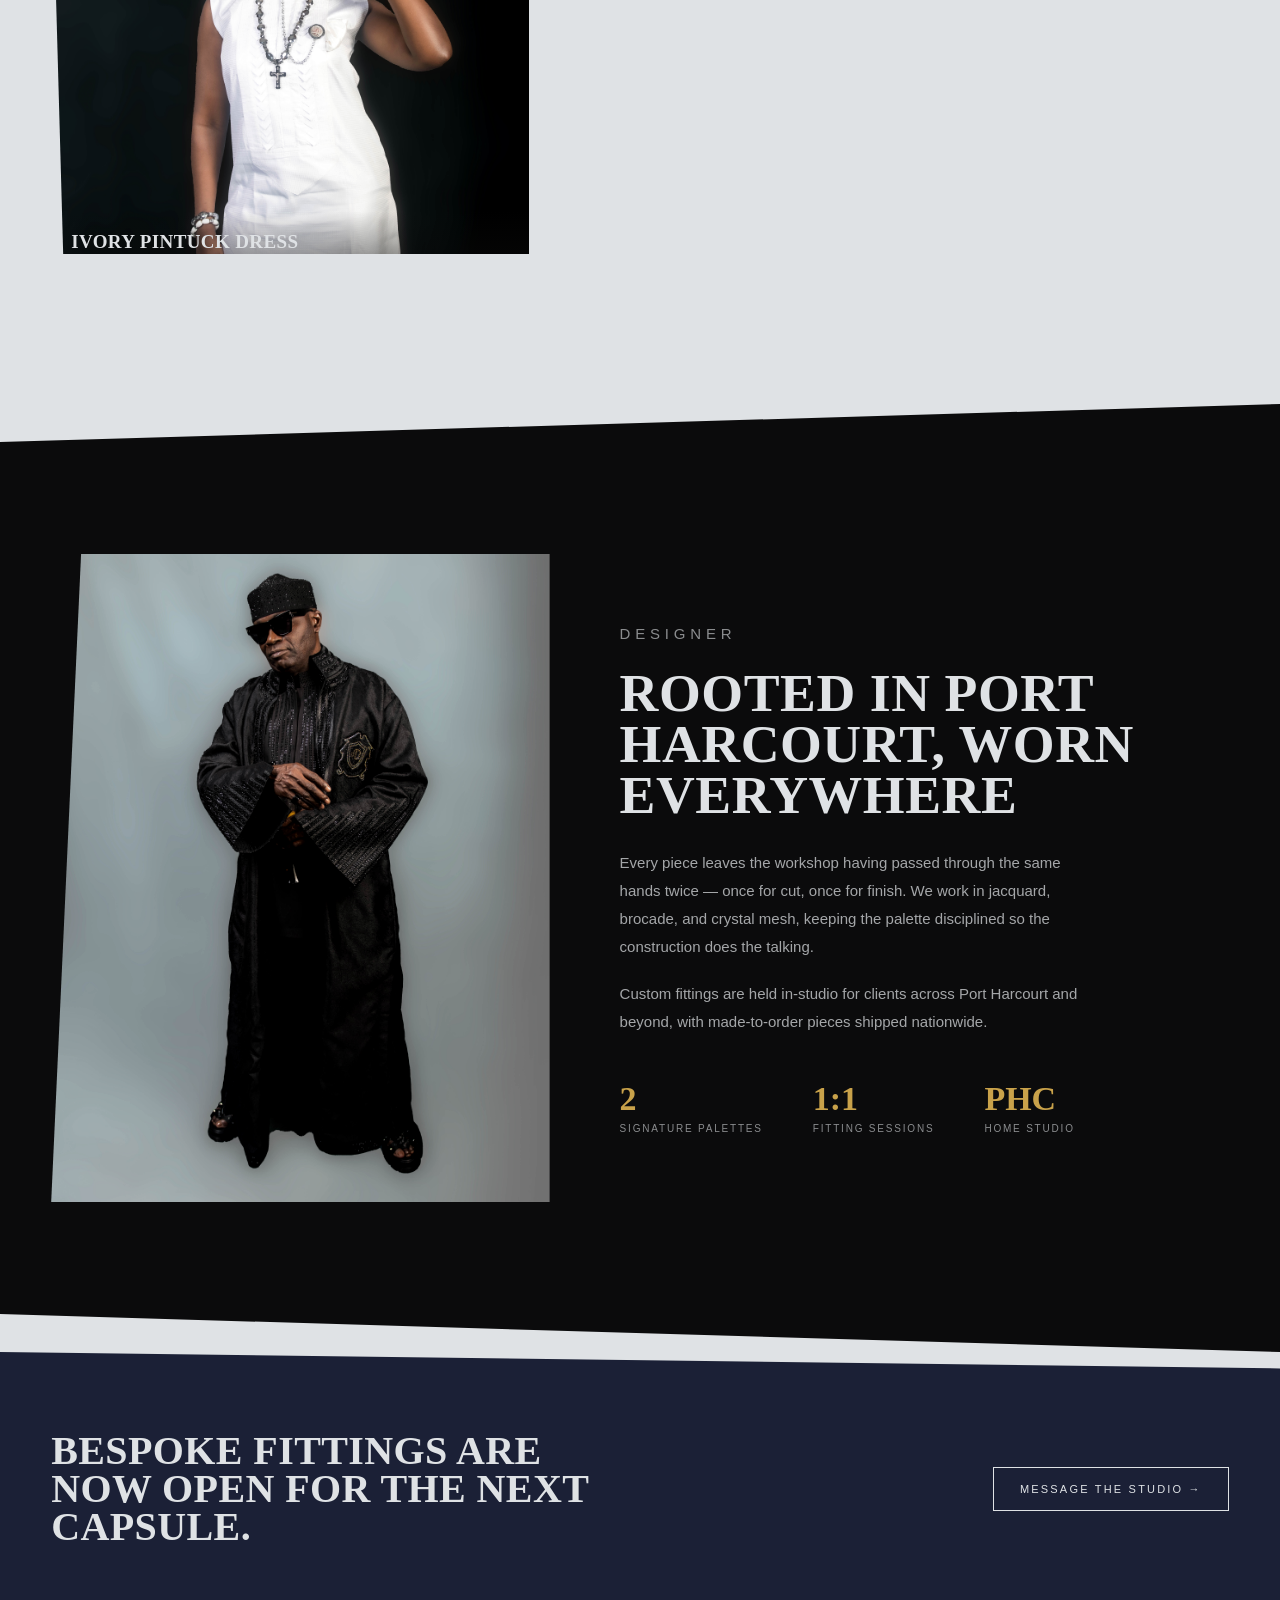
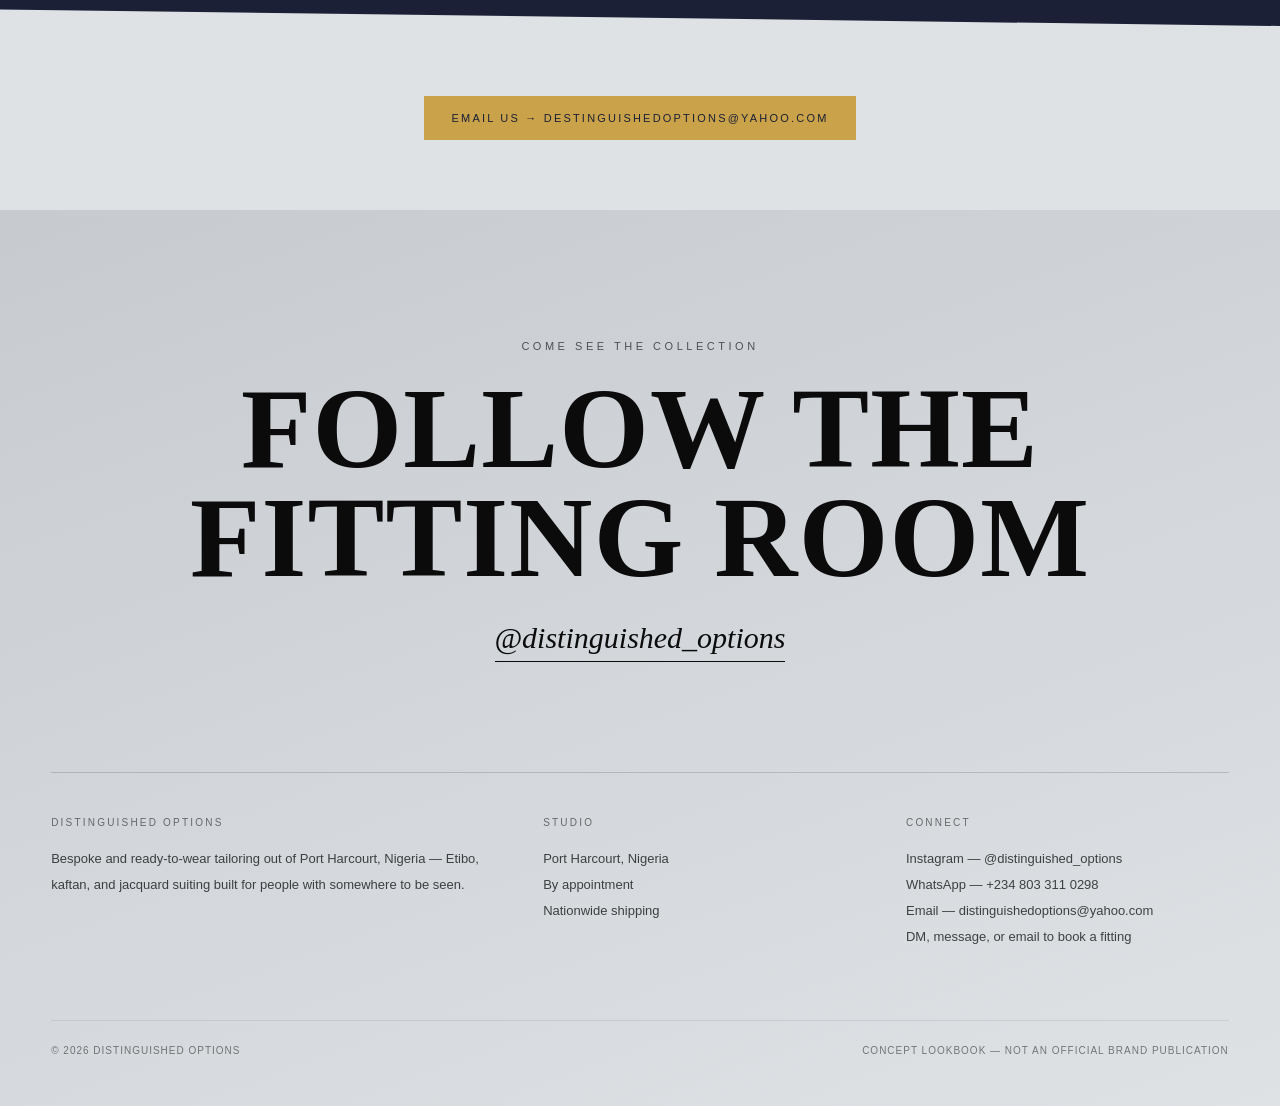
==== commit 6b94a5f2: "Update distinguished-options.html" ====
--- a/distinguished-options.html
+++ b/distinguished-options.html
@@ -12,7 +12,7 @@
 <header>
   <div class="brandmark">
     <div class="crest">
-      <img src="DD.Media/distinguished_options_logo.png" alt="Distinguished Options Logo">
+      <img src="./Img/distinguished_options_logo.png" alt="Distinguished Options Logo">
     </div>
     <div class="word">Distinguished Options<small>Port Harcourt · Nigeria</small></div>
   </div>
@@ -33,7 +33,7 @@
 
 <section class="hero">
   <div class="hero-mark">
-    <img src="DD.Media/distinguished_options_logo.png" alt="Distinguished Options Logo">
+    <img src="./Img/distinguished_options_logo.png" alt="Distinguished Options Logo">
   </div>
   <div class="hero-inner">
     <div>
@@ -66,7 +66,7 @@
   <div class="grid">
     <div class="look l1">
       <span class="tag">01 — Onyx</span>
-      <img src="DD.Media/IMG_1371.JPG" alt="The Onyx Agbada">
+      <img src="./Img/IMG_1371.JPG" alt="The Onyx Agbada">
       <div class="cap">
         <h3>The Onyx Agbada</h3>
         <p>Full-length beaded robe over a crystal-embellished kaftan — flatform sandals ground the drama.</p>
@@ -75,7 +75,7 @@
 
     <div class="look l2">
       <span class="tag">02 — Midnight</span>
-      <img src="DD.Media/IMG_1400.JPG" alt="The Midnight Etibo Suit">
+      <img src="./Img/IMG_1400.JPG" alt="The Midnight Etibo Suit">
       <div class="cap">
         <h3>Midnight Etibo Suit</h3>
         <p>Camo etibo bodice, pleated front, and a gold-crowned brooch under a stiff wool boater.</p>
@@ -84,7 +84,7 @@
 
     <div class="look l3">
       <span class="tag">03 — Noir</span>
-      <img src="DD.Media/IMG_1414.JPG" alt="The Noir Jacquard Vest Set">
+      <img src="./Img/IMG_1414.JPG" alt="The Noir Jacquard Vest Set">
       <div class="cap">
         <h3>Noir Jacquard Vest Set</h3>
         <p>Cropped brocade vest and slim trouser, finished with stacked bracelets and square sandals.</p>
@@ -93,7 +93,7 @@
 
     <div class="look l4">
       <span class="tag">04 — Duo</span>
-      <img src="DD.Media/IMG_1416.JPG" alt="His &amp; Hers, White">
+      <img src="./Img/IMG_1416.JPG" alt="His &amp; Hers, White">
       <div class="cap">
         <h3>His &amp; Hers, White</h3>
         <p>Matching ivory tailoring — a fila cap and dragon-brocade trouser opposite a slit shift dress.</p>
@@ -102,7 +102,7 @@
 
     <div class="look l5">
       <span class="tag">05 — Ivory</span>
-      <img src="DD.Media/IMG_1421.JPG" alt="The Ivory Pintuck Dress">
+      <img src="./Img/IMG_1421.JPG" alt="The Ivory Pintuck Dress">
       <div class="cap">
         <h3>Ivory Pintuck Dress</h3>
         <p>Chevron-stitched bodice, shield sunglasses, and a rosary of jet beads for contrast.</p>
@@ -114,7 +114,7 @@
 <section id="atelier" class="atelier">
   <div class="grid2">
     <div class="atelier-img">
-      <img src="DD.Media/Photo-53.jpg" alt="The Atelier">
+      <img src="./Img/Photo-53.jpg" alt="The Atelier">
     </div>
     <div>
       <p class="eyebrow">Designer</p>
